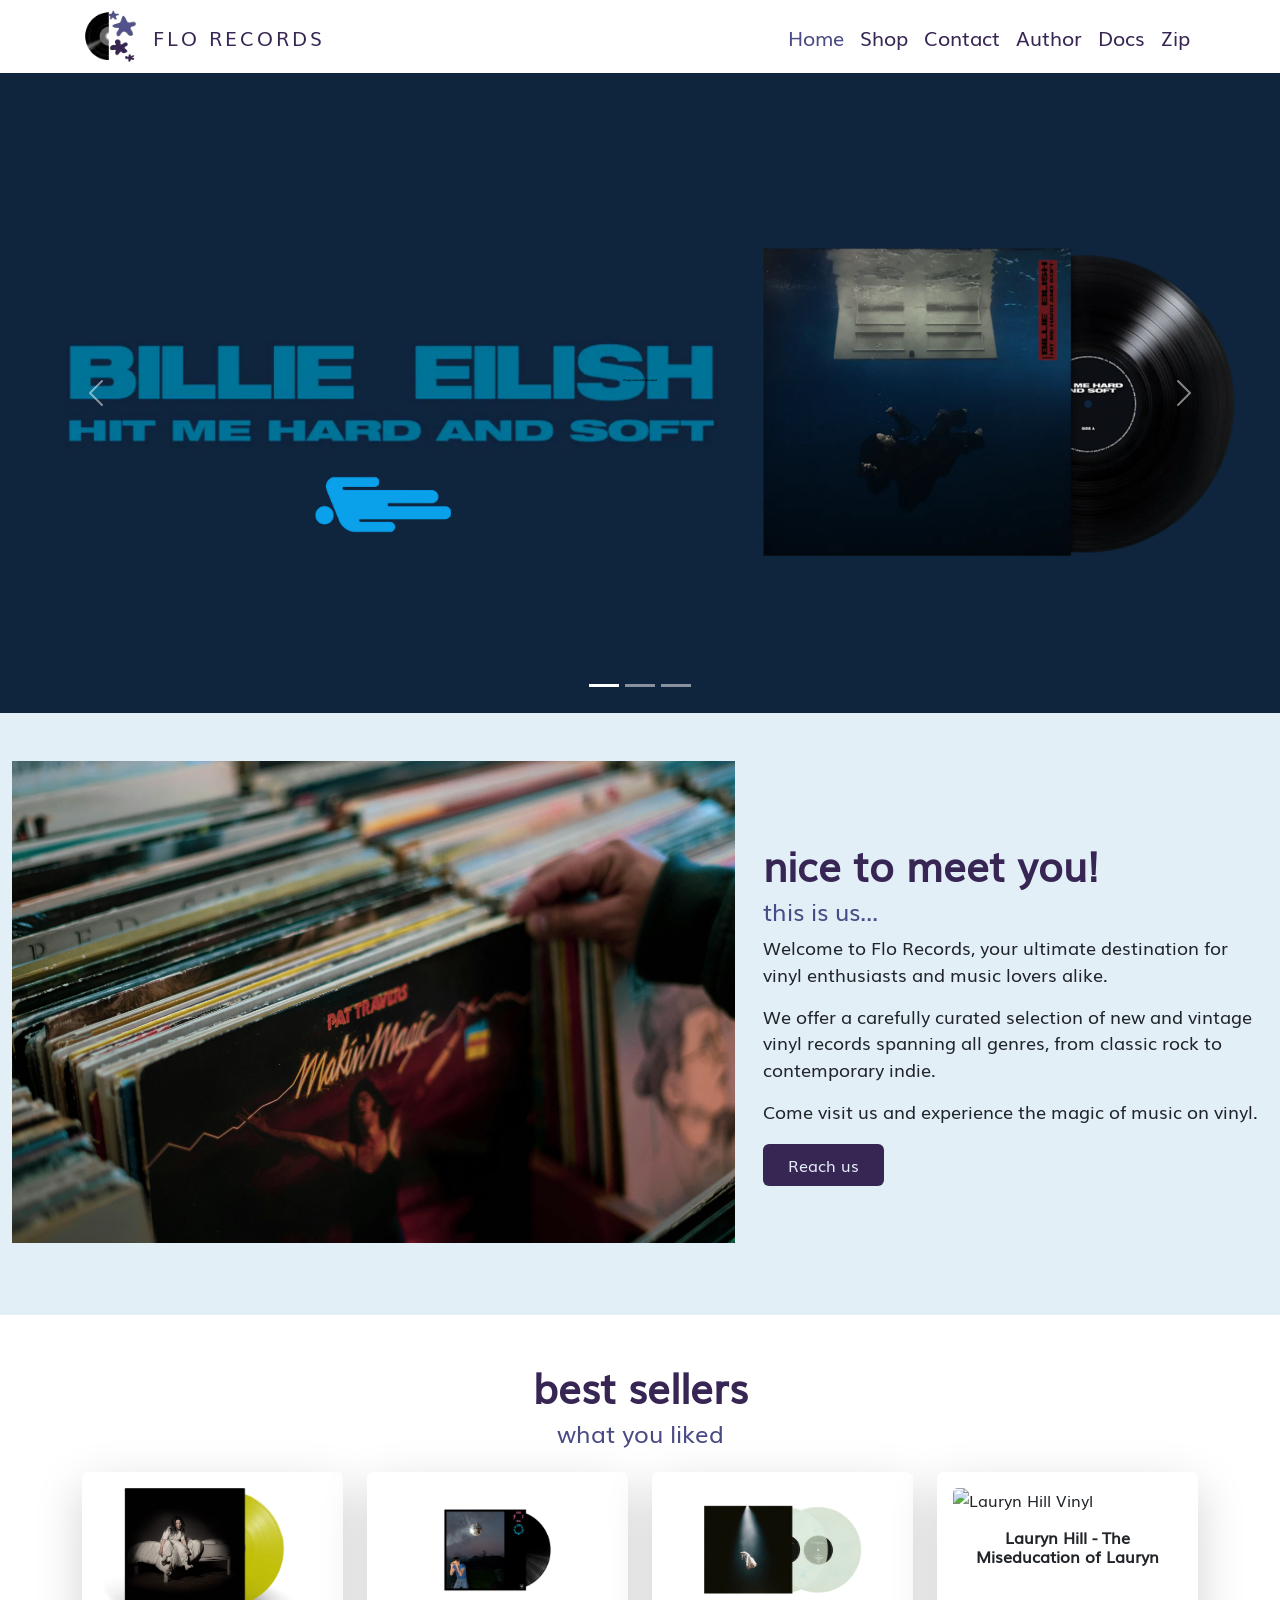
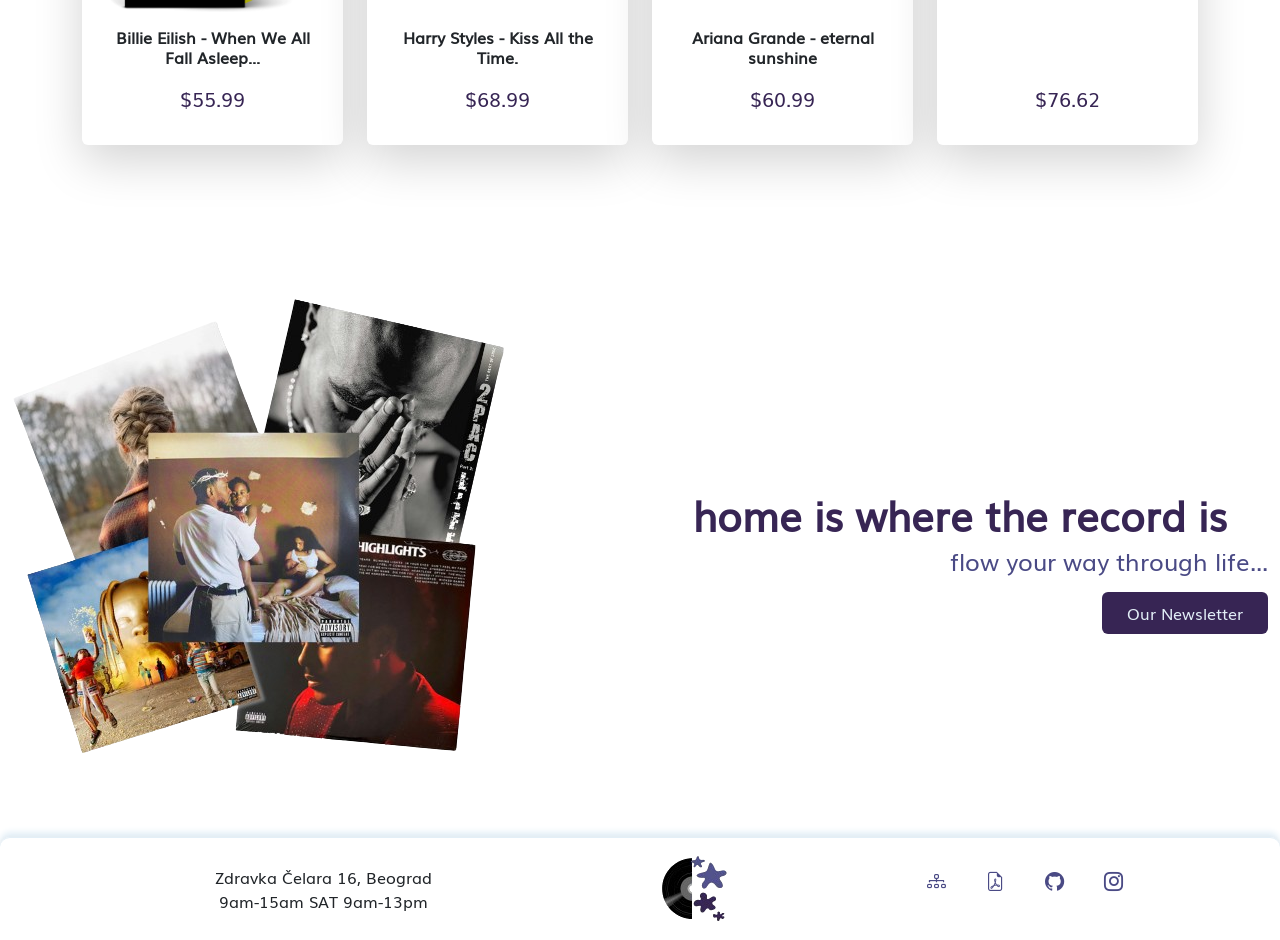
==== index.html @ fe43699a "Add files via upload" ====
<!DOCTYPE html>
<html lang="en">
<head>
    <meta charset="UTF-8">
    <meta name="viewport" content="width=device-width, initial-scale=1.0"/>
    <meta name="keywords" content="shop, record, store, vinyl, order"/>
    <meta name="description" content="Order new and the most popular vinyls,right here in Flo Records."/>
    <meta name="copyright" content="All rights reserved" />
    <meta name="author" content="Maja Knezevic 14/23" />
    <link rel="shortcut icon" href="assets/img/poslednjilogobgremoved.png" type="image/x-icon"/>
    <title>FLO RECORDS</title>
    <link href="https://cdn.jsdelivr.net/npm/bootstrap@5.3.3/dist/css/bootstrap.min.css" rel="stylesheet" integrity="sha384-QWTKZyjpPEjISv5WaRU9OFeRpok6YctnYmDr5pNlyT2bRjXh0JMhjY6hW+ALEwIH" crossorigin="anonymous"/>
    <link rel="stylesheet" href="https://cdn.jsdelivr.net/npm/bootstrap-icons@1.11.3/font/bootstrap-icons.min.css"/>
    <link rel="stylesheet" href="assets/css/style.css"/>
    <link rel="stylesheet" href="assets/css/responsive.css"/>
</head>
<body data-page="Home">       
    <!-- nav -->
 <nav class="navbar navbar-expand-lg navbar-light py-1 shadow-sm">
    <div class="container">
        <div class="logobox d-flex align-items-center">
            <a href="index.html">
                <img class="img-fluid navbar-brand logo" src="assets/img/poslednjilogobgremoved.png" alt="Flo Records Logo"/>
            </a>
            <a class="navbar-brand fs-5 fw-500 logoname text-uppercase" href="index.html">flo records</a>
        </div>

        <button class="navbar-toggler" type="button" data-bs-toggle="collapse" data-bs-target="#navBar" aria-controls="navBar" aria-expanded="false" aria-label="Toggle navigation">
            <span class="navbar-toggler-icon"></span>
        </button>

        <div class="collapse navbar-collapse" id="navBar">
            <ul class="navbar-nav ms-auto align-items-center" id="main-nav">
                </ul>
        </div>
    </div>
</nav>

      <!-- carousel -->
        <div id="carouselExampleIndicators" class="carousel slide">
            <div class="carousel-indicators">
              <button type="button" data-bs-target="#carouselExampleIndicators" data-bs-slide-to="0" class="active" aria-current="true" aria-label="Slide 1"></button>
              <button type="button" data-bs-target="#carouselExampleIndicators" data-bs-slide-to="1" aria-label="Slide 2"></button>
              <button type="button" data-bs-target="#carouselExampleIndicators" data-bs-slide-to="2" aria-label="Slide 3"></button>
            </div>
            <div class="carousel-inner">

            </div>
            <button class="carousel-control-prev" type="button" data-bs-target="#carouselExampleIndicators" data-bs-slide="prev">
              <span class="carousel-control-prev-icon" aria-hidden="true"></span>
              <span class="visually-hidden"></span>
            </button>
            <button class="carousel-control-next" type="button" data-bs-target="#carouselExampleIndicators" data-bs-slide="next">
              <span class="carousel-control-next-icon" aria-hidden="true"></span>
              <span class="visually-hidden"></span>
            </button>
          </div>
                <!-- about us-->
      <div class="container-fluid py-5 aboutColor">
        <div class="row justify-content-center align-items-center">
            <div class="col-md-10 col-lg-7 mb-4"><img class="img-fluid" src="assets/img/vinylpicturefirst.jpg" alt="Vinyl picture"/></div>
            <div class="col-lg-5 p-3 niceToMeetYou">
                     
            </div>
        </div>
      </div>
<!-- best sellers-->
 <div class="container py-5">
    <div class="row title text-center mb-4">
        <h1 class="fw-bold title1">best sellers</h1>
        <h4 class="fw-semibold title2 mb-0">what you liked</h4>
        </div>
        <div class="row justify-content-center" id="bestSellers">
            </div>

        </div>

 <!--slogan and newsletter-->
<div class="container-fluid py-5">
<div class="row justify-content-center align-items-center">
  <div class="col-10 col-lg-6">
    <img src="assets/img/sloganbannerrrrr.png" alt="Collage of Albums" class="img-fluid"/>
  </div>
  <div class="col-lg-6 col-11 text-lg-start mt-5">
    <div class="row title title-two text-md-end text-sm-center">
      <h1 class="fw-bold title1 text-start text-sm-center">home is where the record is</h1>
      <h4 class="fw-semibold title2">flow your way through life...</h4>
        <div class="container-fluid d-flex justify-content-start justify-content-md-end justify-content-sm-center">
        <button type="button" class="btn btn-mine py-2 px-4 mt-2 d-block" data-bs-toggle="modal" data-bs-target="#newslettermodal">
          Our Newsletter
        </button>   
      </div>   
<!-- Modal -->
        <div class="modal fade " id="newslettermodal" tabindex="-1" aria-labelledby="title-newsletter" aria-hidden="true">
        <div class="modal-dialog">
          <div class="modal-content">
              <div class="modal-header border">
                <h5 class="modal-title text-center" id="title-newsletter">Subscribe to our Newsletter</h5>
                <button type="button" class="btn-close" data-bs-dismiss="modal" aria-label="Close"></button>
              </div>
              <div class="modal-body text-start">    
              <p>At FLO Records, we’re more than just a store—we're a community of music lovers who appreciate the timeless sound of vinyl.</p>
              <p> Stay tuned for exclusive updates, events, and special offers!</p>
              <hr/><form action="#" method="#" id="formNewsletter">
              <label for="emailform" class="form-label">Type your email here:</label>
              <input type="email" class="form-control" id="emailform" placeholder="info@example.com">
              </div>
              <p id="emailError" class="text-danger mt-1 small mx-3"></p>
              <p id="successNewsLetter" class="text-success m-3 text-center"></p>
              <div class="modal-footer">
                <button class="btn btn-mine py-2 px-3">Submit</button>
              </div>
              </form>
            
                  </div>
                  </div>
                </div>
            </div>
          </div>


</div>


</div>
<!--footer-->
<div class="container-fluid border-blue">
  <div class="row align-items-center justify-content-center py-3 g-2">
    <div class="col-10 col-md-4 text-center"><p class="mb-0">Zdravka Čelara 16, Beograd <br/> 9am-15am SAT 9am-13pm</p></div>
    <div class="col-11 col-md-3 d-flex justify-content-center"><a href="index.html"><img src="assets/img/poslednjilogobgremoved.png" class="img-fluid d-block" alt="Logo"/></a></div>
    <div class="col-6 col-md-3">
      <ul class="d-flex justify-content-evenly align-items-center">
       <li><a href="sitemap.xml"><i class="bi bi-diagram-3"></i></a></li>
                <li><a href="#"><i class="bi bi-file-earmark-pdf"></i></a></li>
                <li><a href="https://github.com/mOonflowerM/floflo"><i class="bi bi-github"></i></a></li>
                <li><a href="https://www.instagram.com/"><i class="bi bi-instagram"></i></a></li>

    </ul></div>

  </div>
</div>
<!-- modal za dodavanje u cart -->
     <div class="modal fade" id="addedToCartModal" tabindex="-1" aria-hidden="true">
  <div class="modal-dialog modal-sm modal-dialog-centered"> <div class="modal-content border-0 shadow">
      <div class="modal-body text-center py-3">
        <p class="m-0 modalText">Vinyl added to cart!</p>
        <button type="button" class="btn-close position-absolute top-0 end-0 m-2" data-bs-dismiss="modal" aria-label="Close"></button>
      </div>
    </div>
  </div>
</div>
<script src="https://cdn.jsdelivr.net/npm/@popperjs/core@2.11.8/dist/umd/popper.min.js" integrity="sha384-I7E8VVD/ismYTF4hNIPjVp/Zjvgyol6VFvRkX/vR+Vc4jQkC+hVqc2pM8ODewa9r" crossorigin="anonymous"></script>
<script src="https://cdn.jsdelivr.net/npm/bootstrap@5.3.3/dist/js/bootstrap.min.js" integrity="sha384-0pUGZvbkm6XF6gxjEnlmuGrJXVbNuzT9qBBavbLwCsOGabYfZo0T0to5eqruptLy" crossorigin="anonymous"></script>
<script src="https://code.jquery.com/jquery-3.7.1.min.js" integrity="sha256-/JqT3SQfawRcv/BIHPThkBvs0OEvtFFmqPF/lYI/Cxo=" crossorigin="anonymous"></script>
<script src="assets/js/validacija.js"></script>
<script src="assets/js/main.js"></script>
  <script src="assets/js/index.js"></script>
  
</body>
</html>
---- assets/css/style.css ----
:root{
    --darkerBlue:#372554;
    --lighterBlue:#4a4a85;
    --lightlightBlue:rgb(227, 239, 247);
}
ul{list-style-type: none;}
html{
    scroll-behavior: smooth;

}
@font-face {
    font-family:MojFont;
    src: url(../font/Muli.ttf);
}
*{
    margin:0px;
    padding: 0px;
    box-sizing: border-box;
    font-family:MojFont;
}
a{
    text-decoration: none;
    color:var(--darkerBlue);
}
.logo{
    width:55px;
}
.logoname{
    font-weight: 500 !important;
    letter-spacing: 3px;
    color: var(--darkerBlue)!important;
}
.navbar-nav .nav-link.active{
    color:var(--lighterBlue) !important;
}
.navbar-nav .nav-link{
    color:var(--darkerBlue) !important;
}
.title1{
    color:var(--darkerBlue);
}
.title2{
    color:var(--lighterBlue)!important;
    font-weight: 200 !important;

}
.col-lg-5 p {
    font-size: 1.1rem !important;
    font-weight: 400;
}
.btn-mine{
    color:#E2EEF7;
    background:var(--darkerBlue);
    transition: all 0.4s ease-out;

}
.btn-mine:hover{
    color: #fff;
    background:var(--lighterBlue);

    }
.aboutColor{
    background-color: var(--lightlightBlue);
}
.card{border:2px solid #eeee;
    transition: transform .2s;
};
.card:hover{
    transform: scale(1.1);
}


.card-text{
    font-weight: lighter;
}
.disabled{
    background-color: #eee!important;
}
.card-img-top{
    transition: transform .3s;
    object-fit: contain; 
}


.card-img-top:hover{
    transform: scale(0.9);
}

.bi-suit-heart-fill{
    font-size: 1.2rem !important;
    color:var(--lighterBlue);
    transition: ease-in 0.4s;
    line-height: 4px;
}
.bi-suit-heart-fill:hover{
    color:var(--darkerBlue);
}
.img-modal{
    background:url(../img/vinyl.jpg);
    background-repeat: no-repeat;
    background-size: cover;
    background-position: center;
}
.border-blue{
    border-top: var(--lightlightBlue) 1px solid;
    border-top-left-radius: 10px;
    border-top-right-radius: 10px;
    box-shadow: 0px 2px 5px #e2e2e2, 0px -5px 6px var(--lightlightBlue);
}
.bi{
    font-size: 1.2rem;
    color:var(--lighterBlue);


}
.bg-1{
    background:url(../img/vinylpetalsilik.jpg) no-repeat;
    background-position: center;
    background-size: cover;
   
}
.bg-2,.bg-3{
    background:url(../img/bg3.jpg) no-repeat;
    background-position: center;
    background-size: cover;
}
.bg-3{
    background:url(../img/bg6.jpg);

}
#textArea{
    resize:none;
}
.formaColor{
    background: rgba(227, 239, 247,0.4); 
}
.cartImage{
    width: 60px; height: 60px; object-fit: cover;
    
}
.formaCart{
    width: 70px;
}
.modalText{
    color:var(--darkerBlue);
}
.card-text{
      color:var(--darkerBlue)!important;
}
.heartFillInColor {
    color: var(--lighterBlue) !important;
}
---- assets/css/responsive.css ----
@media screen and (max-width: 1143px){
    .paragraphSmaller{
        font-size: 1rem!important;
    }
    
}

@media screen and (max-width: 534px){
    .paragraphSmaller{
        font-size: 0.8rem!important;
    }

    
}
@media screen and (max-width: 1100px){
   .title-two h1{
    font-size: 2rem!important;
   }
    
}
@media screen and (max-width: 581px){

    .title-two h1{
        font-size: 1.4rem!important;
       }
}
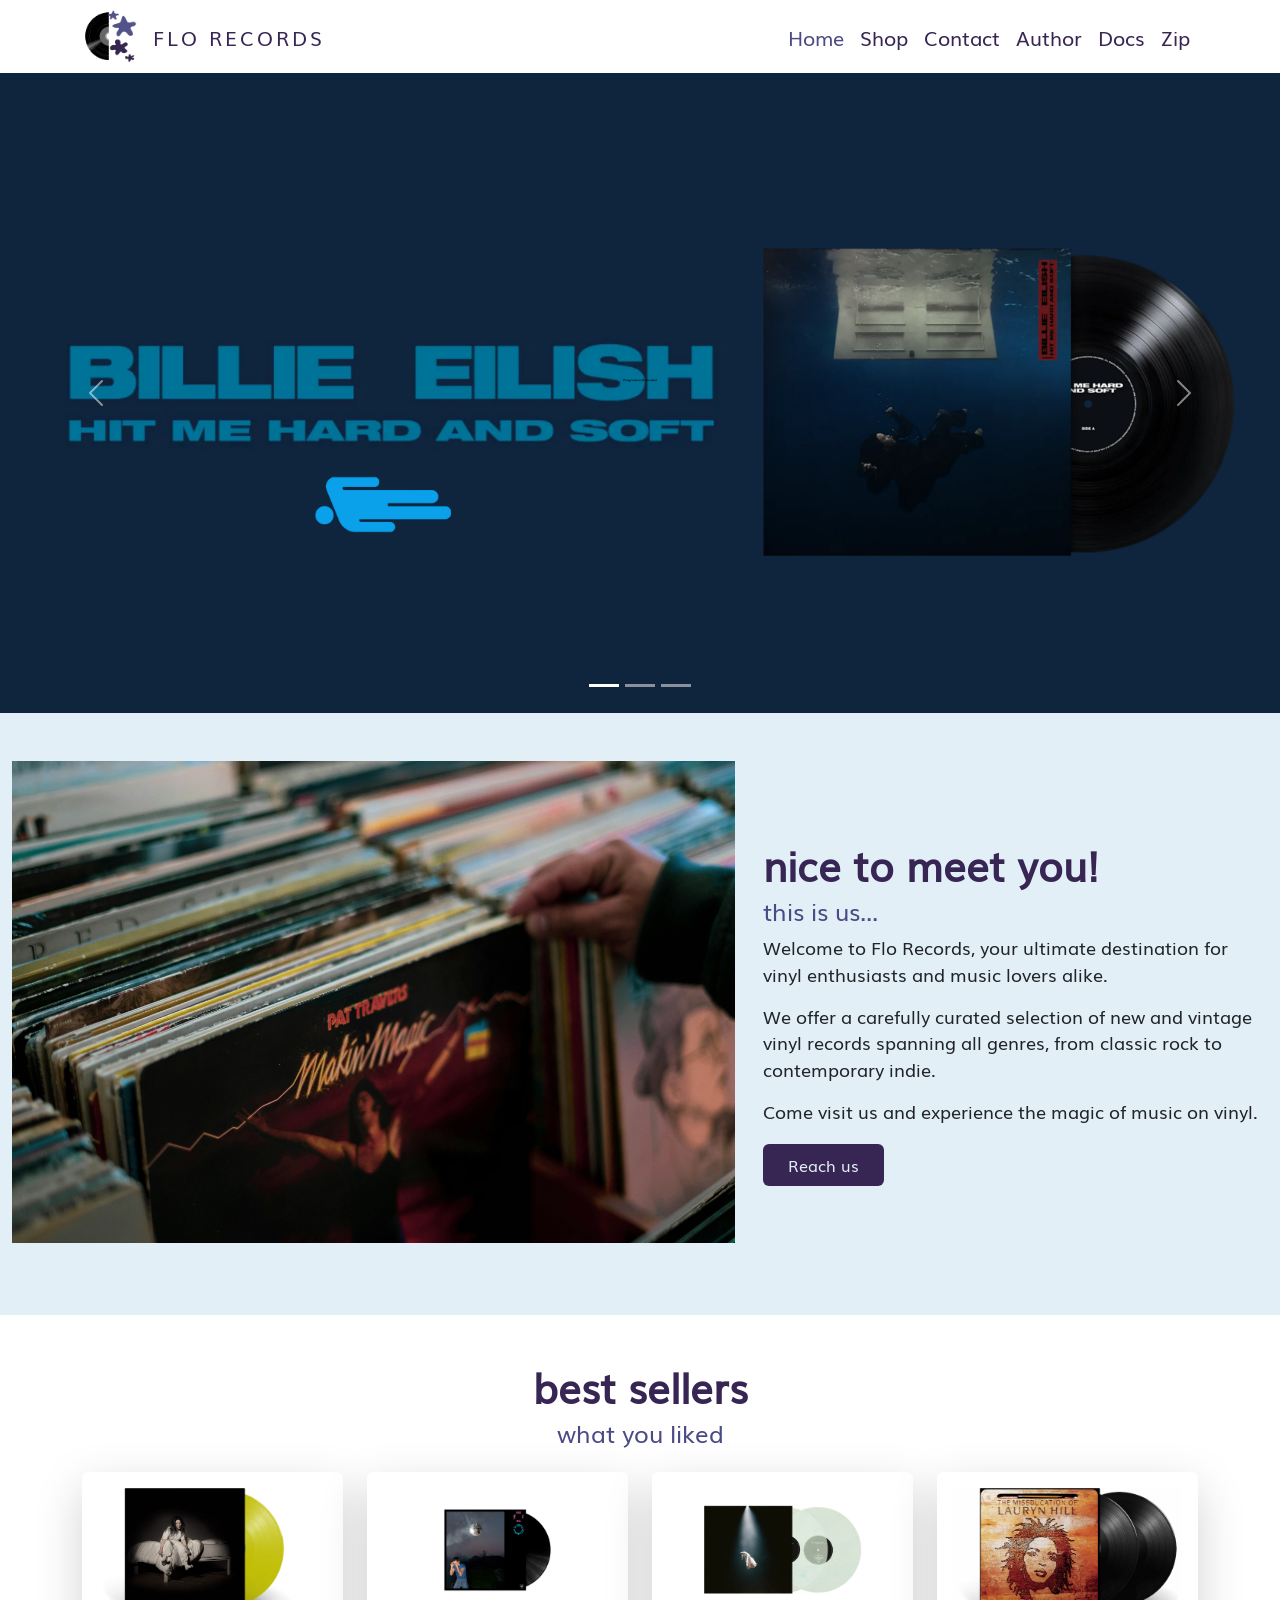
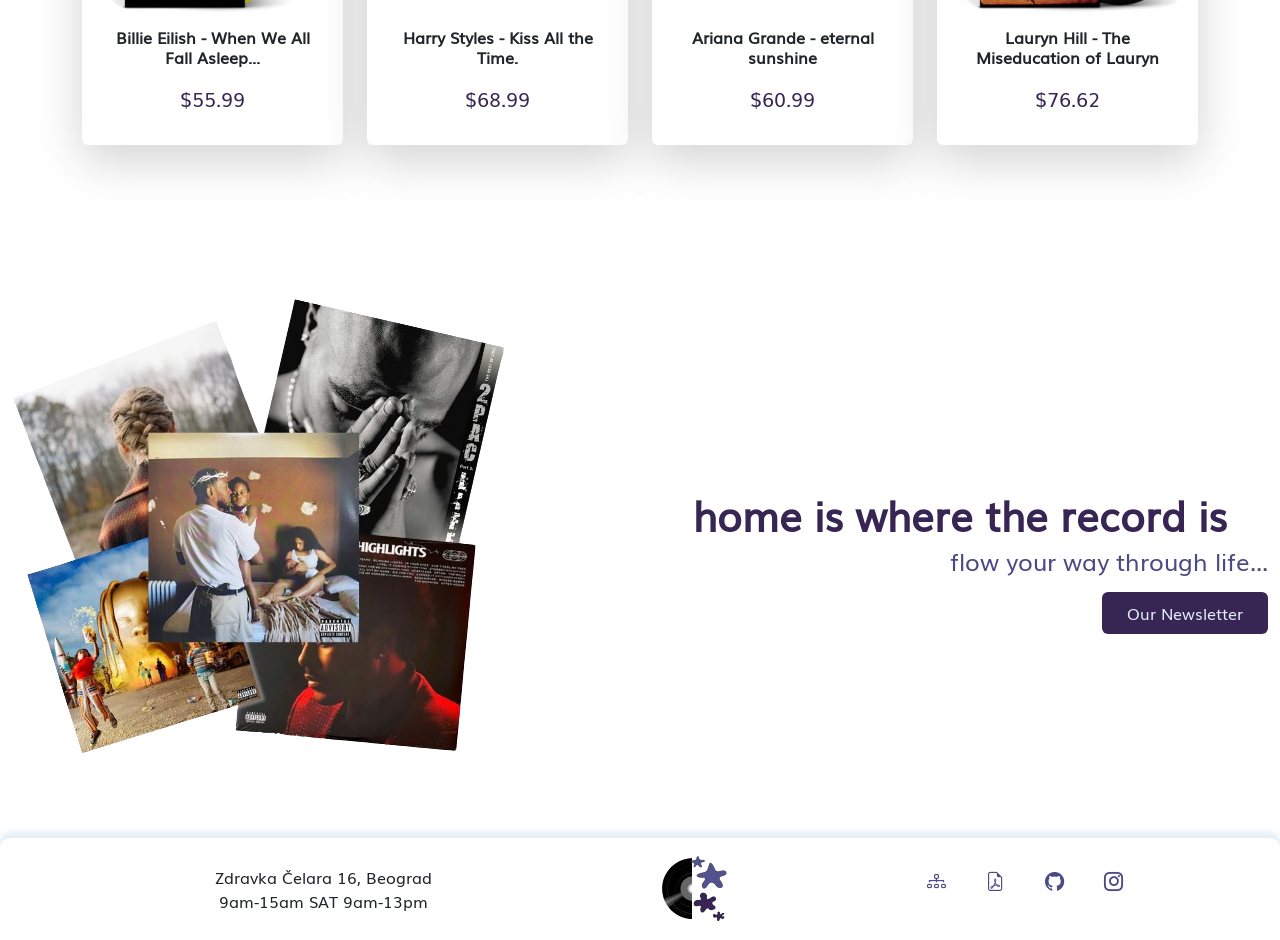
==== commit 0962260d: "Update index.html" ====
--- a/index.html
+++ b/index.html
@@ -131,7 +131,7 @@
     <div class="col-6 col-md-3">
       <ul class="d-flex justify-content-evenly align-items-center">
        <li><a href="sitemap.xml"><i class="bi bi-diagram-3"></i></a></li>
-                <li><a href="#"><i class="bi bi-file-earmark-pdf"></i></a></li>
+                <li><a href="dokumentacijaWeb2.pdf"><i class="bi bi-file-earmark-pdf"></i></a></li>
                 <li><a href="https://github.com/mOonflowerM/floflo"><i class="bi bi-github"></i></a></li>
                 <li><a href="https://www.instagram.com/"><i class="bi bi-instagram"></i></a></li>
 
@@ -140,15 +140,6 @@
   </div>
 </div>
 <!-- modal za dodavanje u cart -->
-     <div class="modal fade" id="addedToCartModal" tabindex="-1" aria-hidden="true">
-  <div class="modal-dialog modal-sm modal-dialog-centered"> <div class="modal-content border-0 shadow">
-      <div class="modal-body text-center py-3">
-        <p class="m-0 modalText">Vinyl added to cart!</p>
-        <button type="button" class="btn-close position-absolute top-0 end-0 m-2" data-bs-dismiss="modal" aria-label="Close"></button>
-      </div>
-    </div>
-  </div>
-</div>
 <script src="https://cdn.jsdelivr.net/npm/@popperjs/core@2.11.8/dist/umd/popper.min.js" integrity="sha384-I7E8VVD/ismYTF4hNIPjVp/Zjvgyol6VFvRkX/vR+Vc4jQkC+hVqc2pM8ODewa9r" crossorigin="anonymous"></script>
 <script src="https://cdn.jsdelivr.net/npm/bootstrap@5.3.3/dist/js/bootstrap.min.js" integrity="sha384-0pUGZvbkm6XF6gxjEnlmuGrJXVbNuzT9qBBavbLwCsOGabYfZo0T0to5eqruptLy" crossorigin="anonymous"></script>
 <script src="https://code.jquery.com/jquery-3.7.1.min.js" integrity="sha256-/JqT3SQfawRcv/BIHPThkBvs0OEvtFFmqPF/lYI/Cxo=" crossorigin="anonymous"></script>
